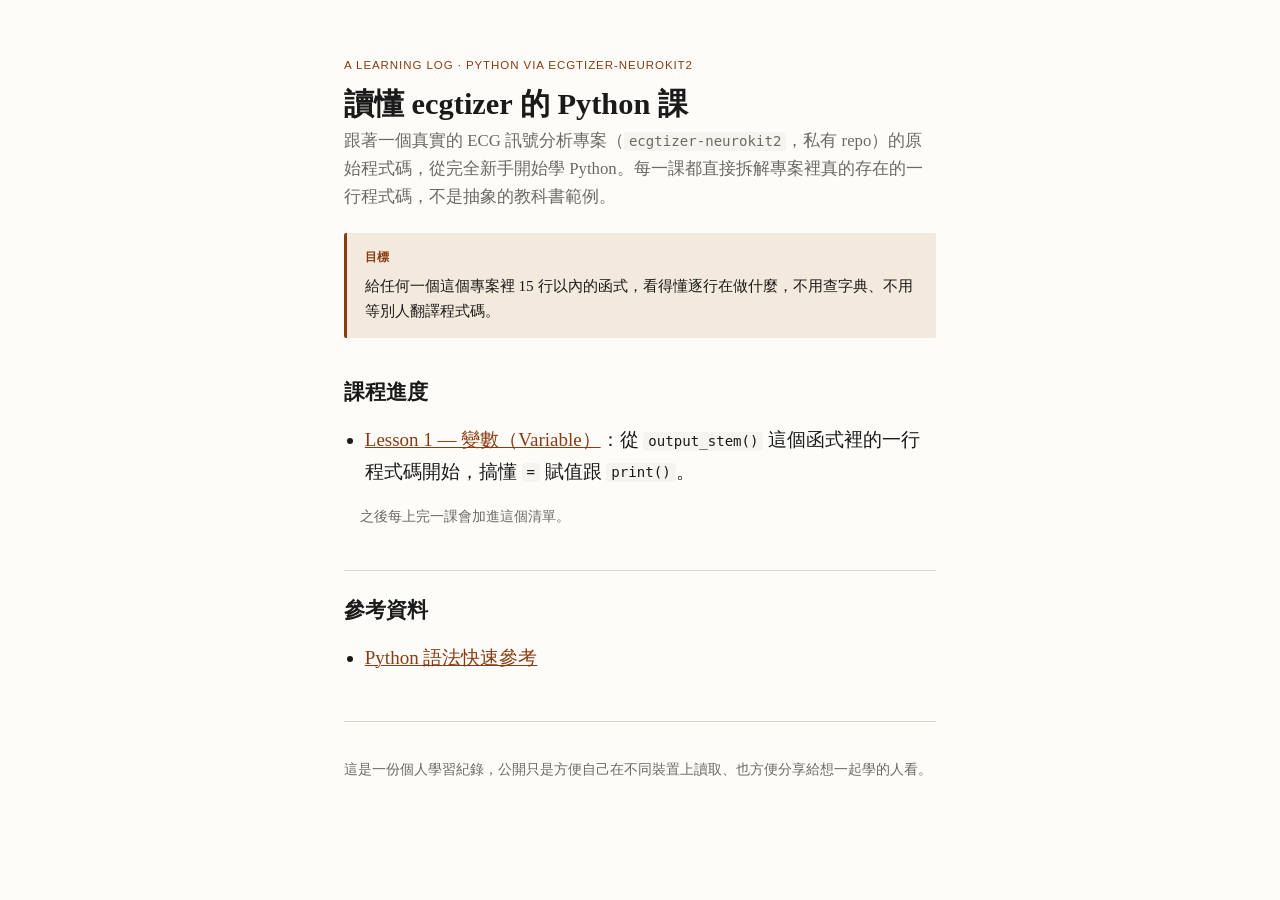
==== index.html @ 7ca4ea3b "Initial course site: Lesson 1 (variables)" ====
<!doctype html>
<html lang="zh-Hant">
<head>
<meta charset="utf-8">
<meta name="viewport" content="width=device-width, initial-scale=1">
<title>讀懂 ecgtizer 的 Python 課</title>
<link rel="stylesheet" href="assets/style.css">
</head>
<body>
<div class="page">

  <p class="eyebrow">A learning log · Python via ecgtizer-neurokit2</p>
  <h1>讀懂 ecgtizer 的 Python 課</h1>
  <p class="subtitle">跟著一個真實的 ECG 訊號分析專案（<code>ecgtizer-neurokit2</code>，私有 repo）的原始程式碼，從完全新手開始學 Python。每一課都直接拆解專案裡真的存在的一行程式碼，不是抽象的教科書範例。</p>

  <div class="callout">
    <span class="label">目標</span>
    給任何一個這個專案裡 15 行以內的函式，看得懂逐行在做什麼，不用查字典、不用等別人翻譯程式碼。
  </div>

  <h2>課程進度</h2>
  <ul>
    <li><a href="lessons/0001-variables-and-print.html">Lesson 1 — 變數（Variable）</a>：從 <code>output_stem()</code> 這個函式裡的一行程式碼開始，搞懂 <code>=</code> 賦值跟 <code>print()</code>。</li>
  </ul>
  <p class="line-note">之後每上完一課會加進這個清單。</p>

  <h2>參考資料</h2>
  <ul>
    <li><a href="reference/python-syntax-cheatsheet.html">Python 語法快速參考</a></li>
  </ul>

  <div class="nav-footer">
    <p>這是一份個人學習紀錄，公開只是方便自己在不同裝置上讀取、也方便分享給想一起學的人看。</p>
  </div>

</div>
</body>
</html>
---- assets/style.css ----
/* Shared stylesheet for the "Python via ecgtizer-neurokit2" teaching workspace.
   Tufte-inspired: serif reading type, generous margins, quiet color, print-friendly. */

:root {
  --ink: #1a1a1a;
  --paper: #fdfcf9;
  --muted: #6b6b63;
  --rule: #ddd8cc;
  --accent: #8a3b12;
  --accent-soft: #f4e9dd;
  --code-bg: #f6f4ee;
  --code-border: #e2ddcd;
  --good: #2f6f3e;
  --good-bg: #eaf4ec;
  --bad: #a3341f;
  --bad-bg: #fbeae6;
  --max-width: 640px;
}

* { box-sizing: border-box; }

html { color-scheme: light; }

body {
  margin: 0;
  background: var(--paper);
  color: var(--ink);
  font-family: "Iowan Old Style", "Palatino Linotype", Palatino, Georgia, "Songti TC", "PingFang TC", serif;
  line-height: 1.65;
  font-size: 19px;
}

.page {
  max-width: var(--max-width);
  margin: 0 auto;
  padding: 3.5rem 1.5rem 6rem;
}

h1, h2, h3 {
  font-weight: 600;
  line-height: 1.25;
  color: var(--ink);
}

h1 {
  font-size: 1.9rem;
  margin: 0 0 0.3rem;
}

.eyebrow {
  font-family: -apple-system, "PingFang TC", sans-serif;
  text-transform: uppercase;
  letter-spacing: 0.08em;
  font-size: 0.72rem;
  color: var(--accent);
  margin: 0 0 0.6rem;
}

h2 {
  font-size: 1.3rem;
  margin: 2.6rem 0 0.8rem;
  border-top: 1px solid var(--rule);
  padding-top: 1.6rem;
}

h2:first-of-type { border-top: none; padding-top: 0; }

h3 {
  font-size: 1.05rem;
  margin: 1.6rem 0 0.5rem;
}

p { margin: 0.9rem 0; }

a { color: var(--accent); text-decoration-thickness: 1px; }
a:hover { text-decoration-thickness: 2px; }

.subtitle {
  color: var(--muted);
  font-size: 1.05rem;
  margin-top: 0;
}

.callout {
  background: var(--accent-soft);
  border-left: 3px solid var(--accent);
  padding: 0.9rem 1.1rem;
  border-radius: 2px;
  margin: 1.4rem 0;
  font-size: 0.96rem;
}

.callout .label {
  font-family: -apple-system, "PingFang TC", sans-serif;
  font-weight: 600;
  font-size: 0.78rem;
  text-transform: uppercase;
  letter-spacing: 0.06em;
  color: var(--accent);
  display: block;
  margin-bottom: 0.3rem;
}

pre, code {
  font-family: "SF Mono", "Menlo", "Consolas", monospace;
  font-size: 0.88rem;
}

pre {
  background: var(--code-bg);
  border: 1px solid var(--code-border);
  border-radius: 4px;
  padding: 1rem 1.1rem;
  overflow-x: auto;
  line-height: 1.55;
}

code {
  background: var(--code-bg);
  padding: 0.1em 0.35em;
  border-radius: 3px;
}

pre code { background: none; padding: 0; }

.line-note {
  font-family: -apple-system, "PingFang TC", sans-serif;
  font-size: 0.85rem;
  color: var(--muted);
  margin: 0.2rem 0 0.2rem 1rem;
}

.source-file {
  font-family: -apple-system, "PingFang TC", sans-serif;
  font-size: 0.78rem;
  color: var(--muted);
  margin-top: -0.6rem;
}

ul, ol { padding-left: 1.3rem; }
li { margin: 0.4rem 0; }

.quiz {
  border: 1px solid var(--rule);
  border-radius: 6px;
  padding: 1.3rem 1.3rem 1.5rem;
  margin: 1.4rem 0;
  background: #fffefb;
}

.quiz .q {
  font-weight: 600;
  margin-bottom: 0.9rem;
}

.quiz .options {
  display: flex;
  flex-direction: column;
  gap: 0.55rem;
}

.quiz button.opt {
  font-family: -apple-system, "PingFang TC", sans-serif;
  text-align: left;
  padding: 0.6rem 0.9rem;
  border: 1px solid var(--rule);
  border-radius: 5px;
  background: var(--paper);
  cursor: pointer;
  font-size: 0.95rem;
  color: var(--ink);
}

.quiz button.opt:hover { border-color: var(--accent); }

.quiz button.opt.correct { background: var(--good-bg); border-color: var(--good); }
.quiz button.opt.wrong { background: var(--bad-bg); border-color: var(--bad); }
.quiz button.opt[disabled] { cursor: default; }

.quiz .feedback {
  margin-top: 0.8rem;
  font-family: -apple-system, "PingFang TC", sans-serif;
  font-size: 0.9rem;
  min-height: 1.2rem;
}

.quiz .feedback.good { color: var(--good); }
.quiz .feedback.bad { color: var(--bad); }

.try-it {
  border: 1px dashed var(--rule);
  border-radius: 6px;
  padding: 1rem 1.2rem;
  margin: 1.4rem 0;
  font-size: 0.96rem;
}

.nav-footer {
  margin-top: 3rem;
  padding-top: 1.4rem;
  border-top: 1px solid var(--rule);
  font-family: -apple-system, "PingFang TC", sans-serif;
  font-size: 0.85rem;
  color: var(--muted);
}

.nav-footer a { display: inline-block; margin-right: 1rem; }

.ask-teacher {
  background: #eef1f6;
  border-radius: 6px;
  padding: 0.9rem 1.1rem;
  margin: 1.6rem 0;
  font-size: 0.92rem;
}

table { border-collapse: collapse; width: 100%; margin: 1rem 0; font-size: 0.92rem; }
th, td { border: 1px solid var(--rule); padding: 0.5rem 0.7rem; text-align: left; vertical-align: top; }
th { font-family: -apple-system, "PingFang TC", sans-serif; background: var(--code-bg); }
td code, th code { white-space: nowrap; }

@media print {
  body { font-size: 12pt; }
  .quiz, .ask-teacher, .try-it { border-color: #999; background: none; }
  a { color: var(--ink); }
}
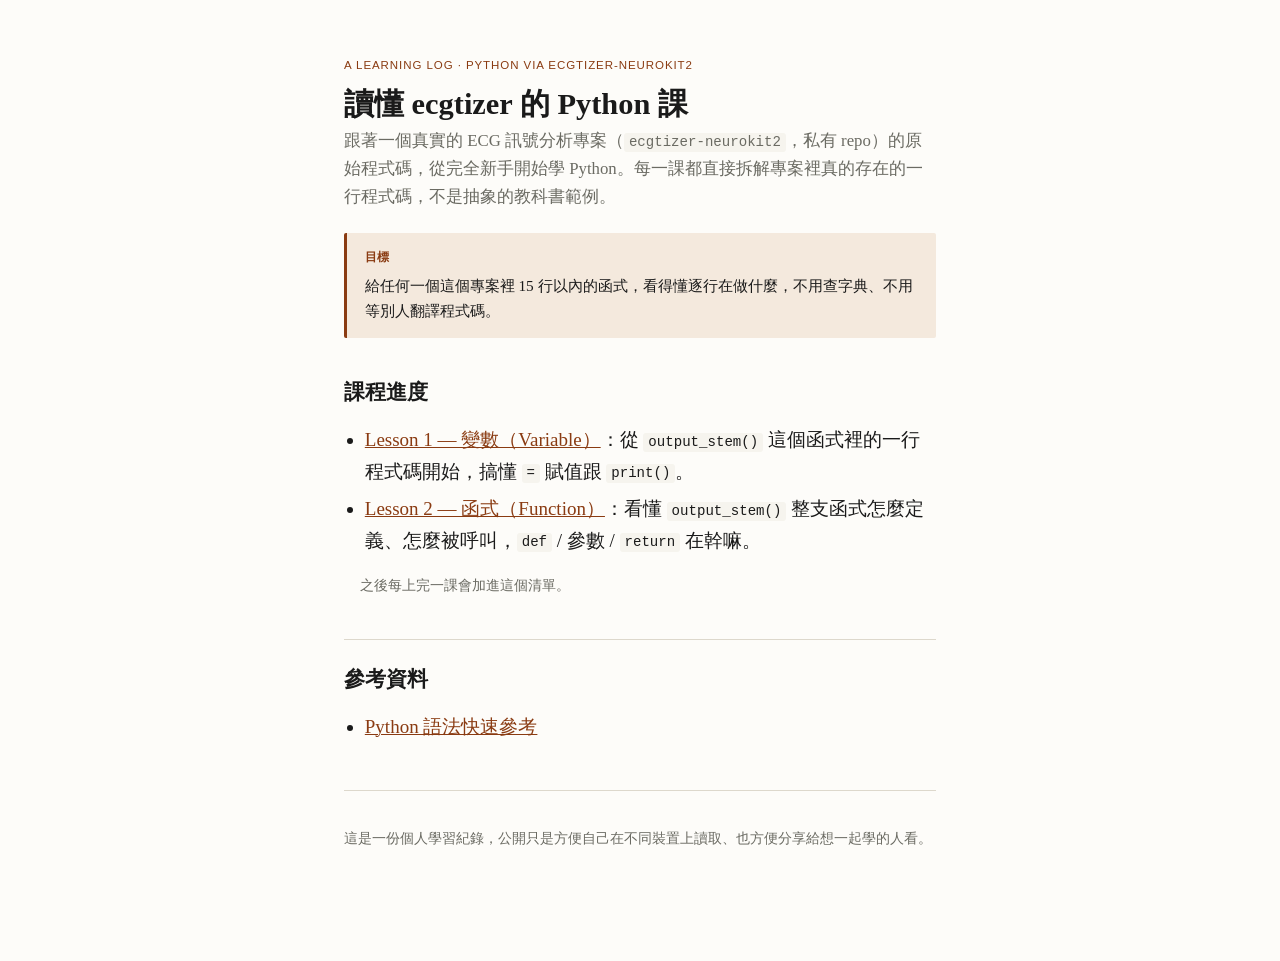
==== commit dd679790: "Add Lesson 2: functions" ====
--- a/index.html
+++ b/index.html
@@ -21,6 +21,7 @@
   <h2>課程進度</h2>
   <ul>
     <li><a href="lessons/0001-variables-and-print.html">Lesson 1 — 變數（Variable）</a>：從 <code>output_stem()</code> 這個函式裡的一行程式碼開始，搞懂 <code>=</code> 賦值跟 <code>print()</code>。</li>
+    <li><a href="lessons/0002-function-calls.html">Lesson 2 — 函式（Function）</a>：看懂 <code>output_stem()</code> 整支函式怎麼定義、怎麼被呼叫，<code>def</code> / 參數 / <code>return</code> 在幹嘛。</li>
   </ul>
   <p class="line-note">之後每上完一課會加進這個清單。</p>
 
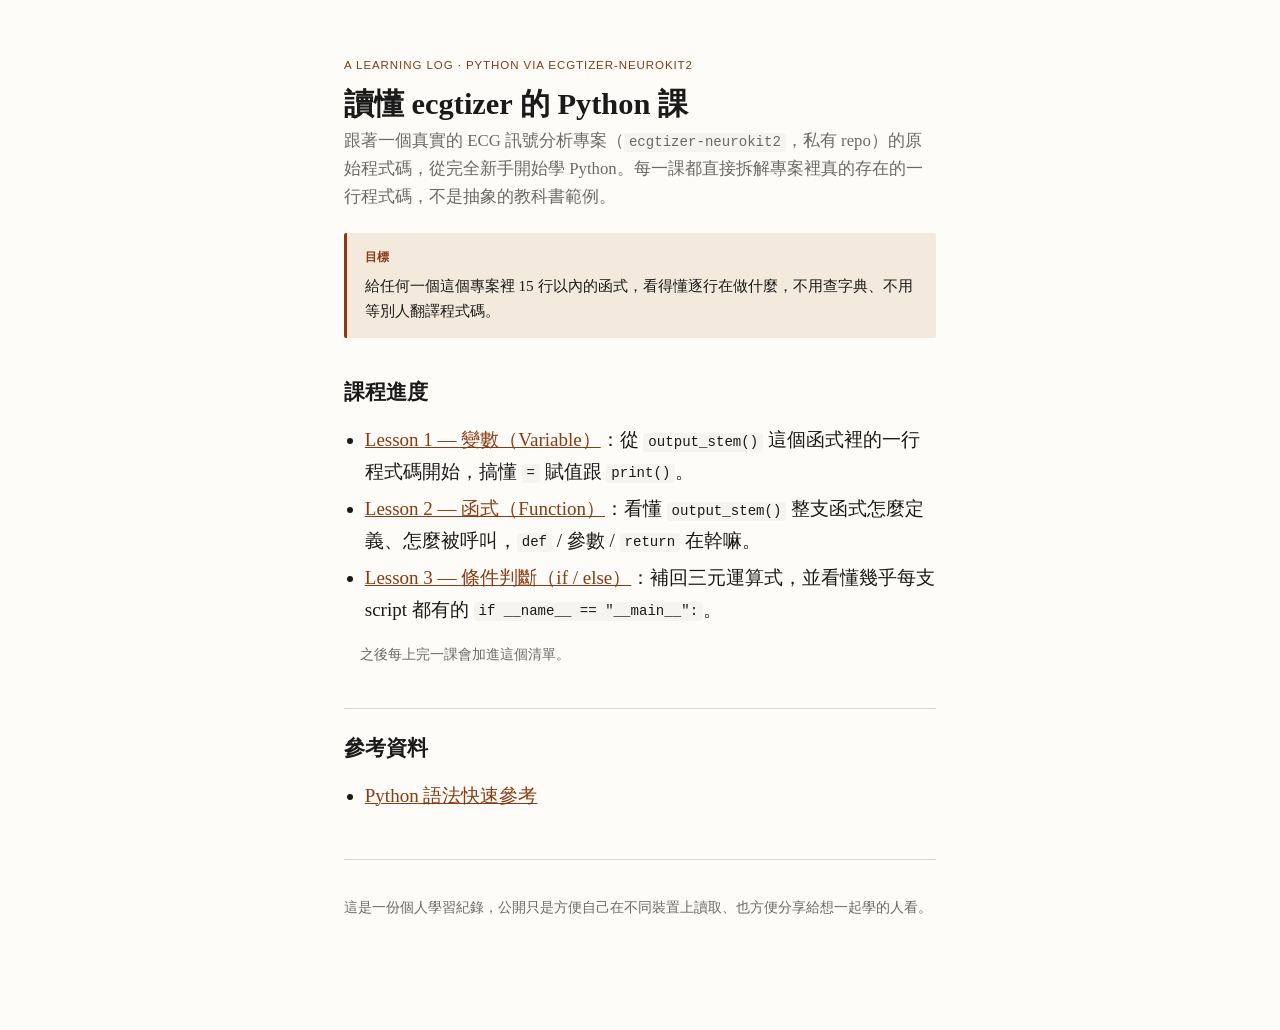
==== commit 2edd7ab7: "Add Lesson 3: if/else" ====
--- a/index.html
+++ b/index.html
@@ -22,6 +22,7 @@
   <ul>
     <li><a href="lessons/0001-variables-and-print.html">Lesson 1 — 變數（Variable）</a>：從 <code>output_stem()</code> 這個函式裡的一行程式碼開始，搞懂 <code>=</code> 賦值跟 <code>print()</code>。</li>
     <li><a href="lessons/0002-function-calls.html">Lesson 2 — 函式（Function）</a>：看懂 <code>output_stem()</code> 整支函式怎麼定義、怎麼被呼叫，<code>def</code> / 參數 / <code>return</code> 在幹嘛。</li>
+    <li><a href="lessons/0003-if-else.html">Lesson 3 — 條件判斷（if / else）</a>：補回三元運算式，並看懂幾乎每支 script 都有的 <code>if __name__ == "__main__":</code>。</li>
   </ul>
   <p class="line-note">之後每上完一課會加進這個清單。</p>
 
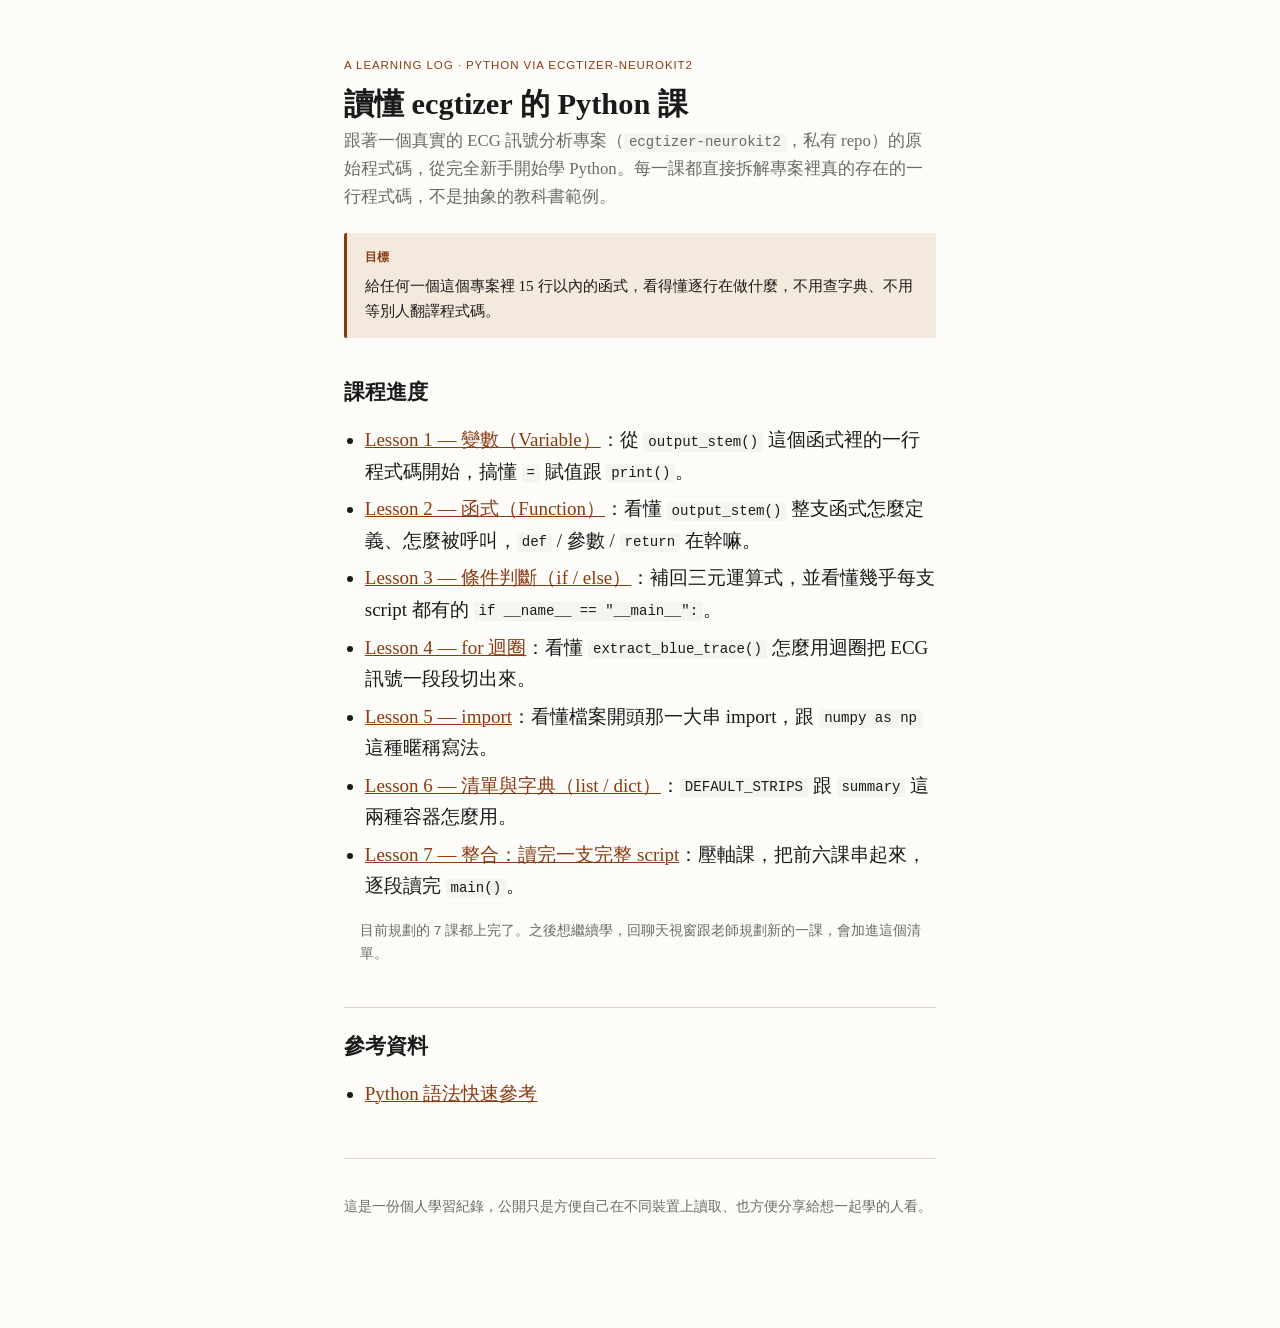
==== commit eec961b5: "Add Lessons 3-7: if/else, for, import, list/dict, full script" ====
--- a/index.html
+++ b/index.html
@@ -23,8 +23,12 @@
     <li><a href="lessons/0001-variables-and-print.html">Lesson 1 — 變數（Variable）</a>：從 <code>output_stem()</code> 這個函式裡的一行程式碼開始，搞懂 <code>=</code> 賦值跟 <code>print()</code>。</li>
     <li><a href="lessons/0002-function-calls.html">Lesson 2 — 函式（Function）</a>：看懂 <code>output_stem()</code> 整支函式怎麼定義、怎麼被呼叫，<code>def</code> / 參數 / <code>return</code> 在幹嘛。</li>
     <li><a href="lessons/0003-if-else.html">Lesson 3 — 條件判斷（if / else）</a>：補回三元運算式，並看懂幾乎每支 script 都有的 <code>if __name__ == "__main__":</code>。</li>
+    <li><a href="lessons/0004-for-loops.html">Lesson 4 — for 迴圈</a>：看懂 <code>extract_blue_trace()</code> 怎麼用迴圈把 ECG 訊號一段段切出來。</li>
+    <li><a href="lessons/0005-imports.html">Lesson 5 — import</a>：看懂檔案開頭那一大串 import，跟 <code>numpy as np</code> 這種暱稱寫法。</li>
+    <li><a href="lessons/0006-lists-and-dicts.html">Lesson 6 — 清單與字典（list / dict）</a>：<code>DEFAULT_STRIPS</code> 跟 <code>summary</code> 這兩種容器怎麼用。</li>
+    <li><a href="lessons/0007-full-script.html">Lesson 7 — 整合：讀完一支完整 script</a>：壓軸課，把前六課串起來，逐段讀完 <code>main()</code>。</li>
   </ul>
-  <p class="line-note">之後每上完一課會加進這個清單。</p>
+  <p class="line-note">目前規劃的 7 課都上完了。之後想繼續學，回聊天視窗跟老師規劃新的一課，會加進這個清單。</p>
 
   <h2>參考資料</h2>
   <ul>
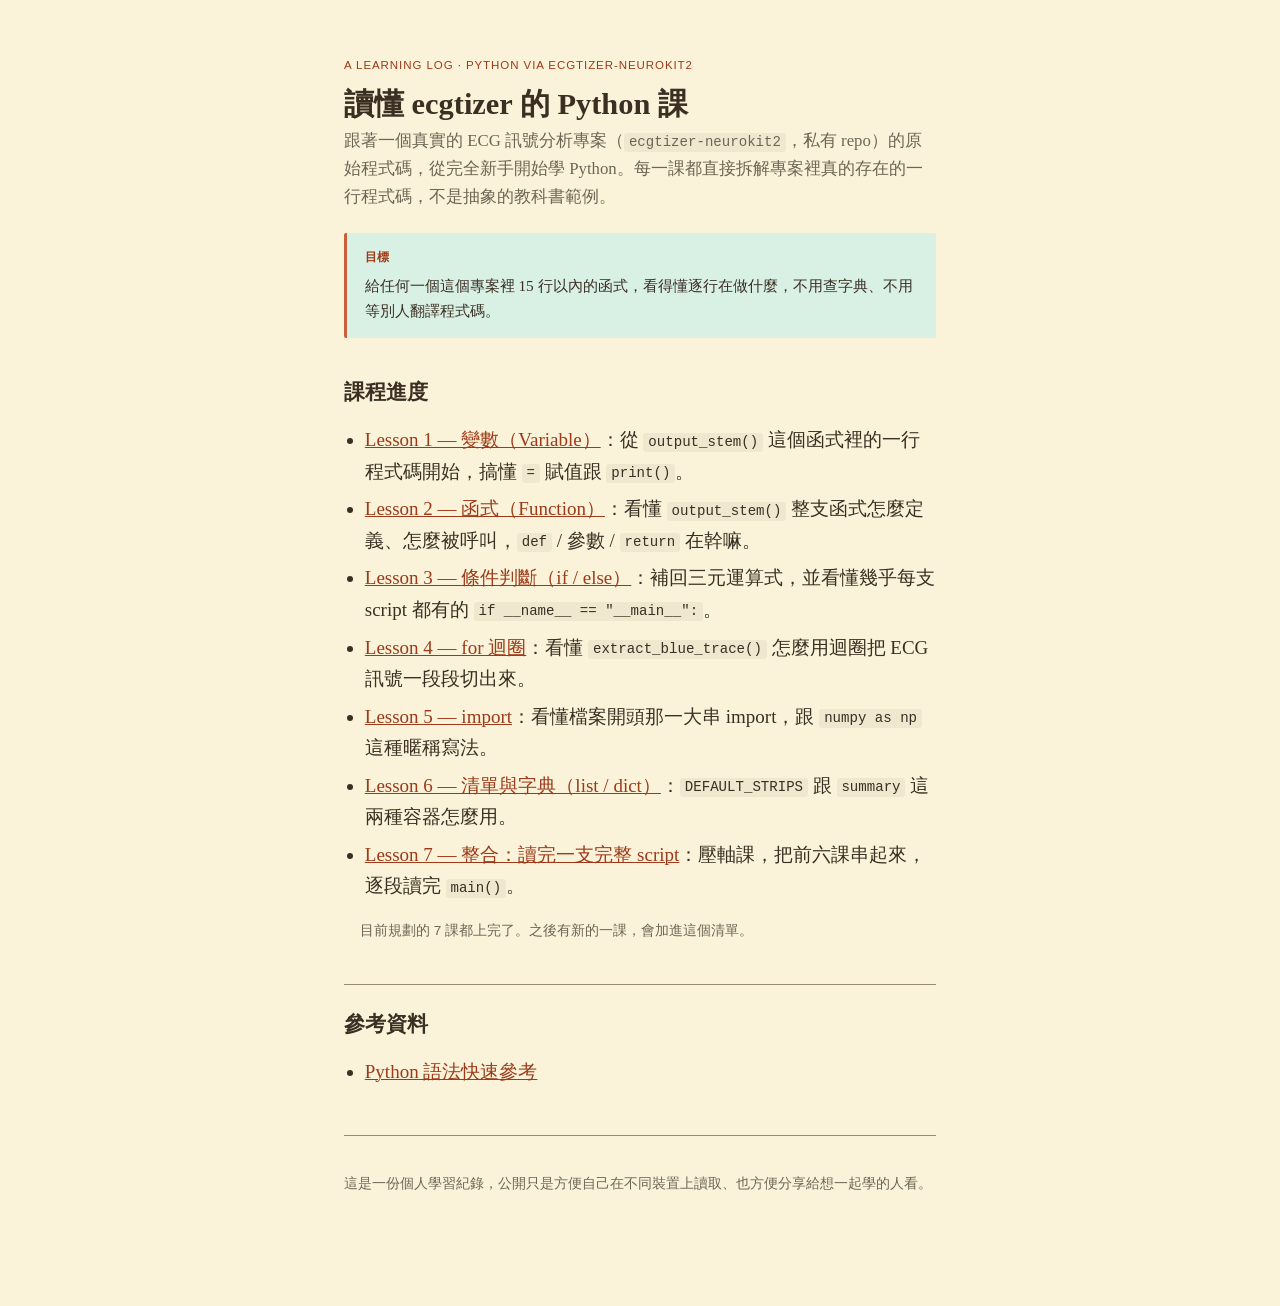
==== commit 2b7819e9: "Remove AI/teacher-tone references from lesson copy" ====
--- a/index.html
+++ b/index.html
@@ -28,7 +28,7 @@
     <li><a href="lessons/0006-lists-and-dicts.html">Lesson 6 — 清單與字典（list / dict）</a>：<code>DEFAULT_STRIPS</code> 跟 <code>summary</code> 這兩種容器怎麼用。</li>
     <li><a href="lessons/0007-full-script.html">Lesson 7 — 整合：讀完一支完整 script</a>：壓軸課，把前六課串起來，逐段讀完 <code>main()</code>。</li>
   </ul>
-  <p class="line-note">目前規劃的 7 課都上完了。之後想繼續學，回聊天視窗跟老師規劃新的一課，會加進這個清單。</p>
+  <p class="line-note">目前規劃的 7 課都上完了。之後有新的一課，會加進這個清單。</p>
 
   <h2>參考資料</h2>
   <ul>
--- a/assets/style.css
+++ b/assets/style.css
@@ -1,25 +1,69 @@
 /* Shared stylesheet for the "Python via ecgtizer-neurokit2" teaching workspace.
-   Tufte-inspired: serif reading type, generous margins, quiet color, print-friendly. */
+   Tufte-inspired: serif reading type, generous margins, quiet color, print-friendly.
+   Palette: butter-yellow paper / warm coral accent / soft mint — a light, cheerful
+   pairing chosen to feel bright without being harsh. See NOTES.md for the contrast
+   rationale (accent c85f38 is reserved for headings & large text; body-sized
+   links use the darkened accent-strong so small text stays AA-legible; the mint
+   tint is decorative only — a callout background, never text). Every text/background
+   pair below is WCAG AA-checked (4.5:1 body text, 3:1 large text & borders). */
 
 :root {
-  --ink: #1a1a1a;
-  --paper: #fdfcf9;
-  --muted: #6b6b63;
-  --rule: #ddd8cc;
-  --accent: #8a3b12;
-  --accent-soft: #f4e9dd;
-  --code-bg: #f6f4ee;
-  --code-border: #e2ddcd;
-  --good: #2f6f3e;
-  --good-bg: #eaf4ec;
-  --bad: #a3341f;
-  --bad-bg: #fbeae6;
+  --ink: #3a2f22;
+  --paper: #fbf3d9;
+  --card: #fdfaee;
+  --muted: #6f6555;
+  --rule: #988a6d;
+  --accent: #c85f38;
+  --accent-strong: #9c3a19;
+  --accent-soft: #d9f0e5;
+  --code-bg: #efe7ce;
+  --code-border: #7d6f4f;
+  --good: #2f6b4a;
+  --good-bg: #dcefdf;
+  --bad: #a84631;
+  --bad-bg: #f8e6de;
   --max-width: 640px;
 }
 
+@media (prefers-color-scheme: dark) {
+  :root:not([data-theme="light"]) {
+    --ink: #f7ecd8;
+    --paper: #2c2418;
+    --card: #362c1e;
+    --muted: #c9b89a;
+    --rule: #8a7a5a;
+    --accent: #f2a583;
+    --accent-strong: #f6c19f;
+    --accent-soft: #1f3d30;
+    --code-bg: #3a2f1f;
+    --code-border: #8a7a5a;
+    --good: #8fd1ab;
+    --good-bg: #1e3a2a;
+    --bad: #f2a58f;
+    --bad-bg: #3a2018;
+  }
+}
+
+:root[data-theme="dark"] {
+  --ink: #f7ecd8;
+  --paper: #2c2418;
+  --card: #362c1e;
+  --muted: #c9b89a;
+  --rule: #8a7a5a;
+  --accent: #f2a583;
+  --accent-strong: #f6c19f;
+  --accent-soft: #1f3d30;
+  --code-bg: #3a2f1f;
+  --code-border: #8a7a5a;
+  --good: #8fd1ab;
+  --good-bg: #1e3a2a;
+  --bad: #f2a58f;
+  --bad-bg: #3a2018;
+}
+
 * { box-sizing: border-box; }
 
-html { color-scheme: light; }
+html { color-scheme: light dark; }
 
 body {
   margin: 0;
@@ -52,7 +96,7 @@
   text-transform: uppercase;
   letter-spacing: 0.08em;
   font-size: 0.72rem;
-  color: var(--accent);
+  color: var(--accent-strong);
   margin: 0 0 0.6rem;
 }
 
@@ -72,7 +116,7 @@
 
 p { margin: 0.9rem 0; }
 
-a { color: var(--accent); text-decoration-thickness: 1px; }
+a { color: var(--accent-strong); text-decoration-thickness: 1px; }
 a:hover { text-decoration-thickness: 2px; }
 
 .subtitle {
@@ -96,7 +140,7 @@
   font-size: 0.78rem;
   text-transform: uppercase;
   letter-spacing: 0.06em;
-  color: var(--accent);
+  color: var(--accent-strong);
   display: block;
   margin-bottom: 0.3rem;
 }
@@ -145,7 +189,7 @@
   border-radius: 6px;
   padding: 1.3rem 1.3rem 1.5rem;
   margin: 1.4rem 0;
-  background: #fffefb;
+  background: var(--card);
 }
 
 .quiz .q {
@@ -206,8 +250,48 @@
 
 .nav-footer a { display: inline-block; margin-right: 1rem; }
 
+.nav-buttons {
+  display: flex;
+  flex-wrap: wrap;
+  gap: 0.7rem;
+  margin-bottom: 1rem;
+}
+
+.nav-btn {
+  font-family: -apple-system, "PingFang TC", sans-serif;
+  display: inline-block;
+  margin-right: 0;
+  padding: 0.55rem 1.05rem;
+  border: 1px solid var(--rule);
+  border-radius: 6px;
+  background: var(--card);
+  color: var(--ink);
+  text-decoration: none;
+  font-size: 0.88rem;
+  transition: background 0.15s ease, border-color 0.15s ease, color 0.15s ease;
+}
+
+.nav-btn:hover { border-color: var(--accent); background: var(--accent-soft); }
+
+.nav-btn-primary {
+  background: var(--accent-soft);
+  border-color: var(--accent);
+  color: var(--accent-strong);
+  font-weight: 600;
+}
+
+.nav-btn-primary:hover {
+  background: var(--accent-strong);
+  border-color: var(--accent-strong);
+  color: var(--card);
+}
+
+.nav-links-extra {
+  margin-top: 0;
+}
+
 .ask-teacher {
-  background: #eef1f6;
+  background: var(--code-bg);
   border-radius: 6px;
   padding: 0.9rem 1.1rem;
   margin: 1.6rem 0;
@@ -223,4 +307,5 @@
   body { font-size: 12pt; }
   .quiz, .ask-teacher, .try-it { border-color: #999; background: none; }
   a { color: var(--ink); }
-}
+  .nav-btn { border-color: #999; background: none; color: var(--ink); }
+}
